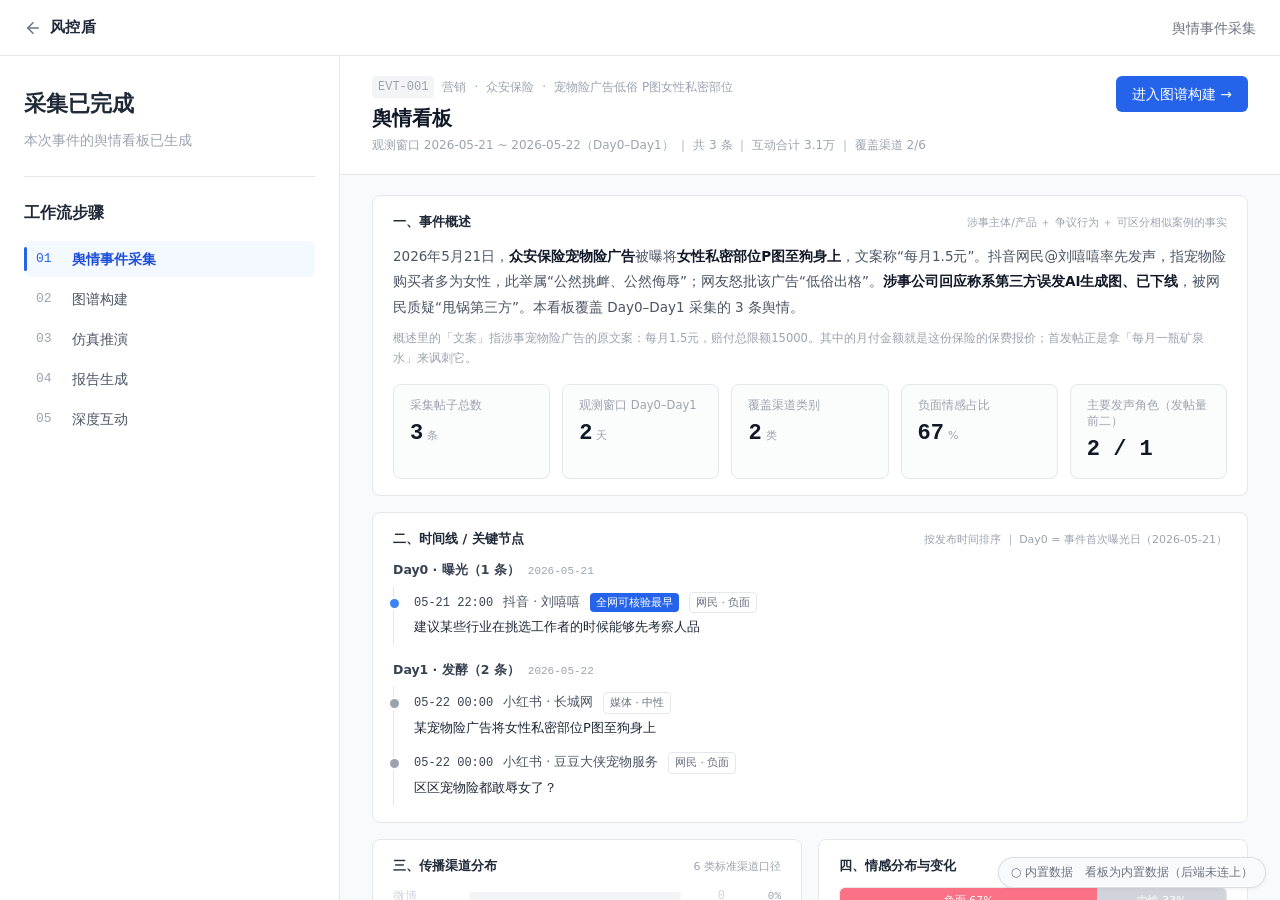
==== 端到端/后端/静态/demo/board/index.html @ 16b461ba "Add files via upload Add 端到端：五段编排、仿真引擎、报告层、采集层与 demo" ====
<!DOCTYPE html>
<html lang="zh-CN">
<head>
<meta charset="utf-8">
<meta name="viewport" content="width=device-width, initial-scale=1">
<title>风控盾 · 舆情看板</title>
<!-- 与其它页同一套规则：**相对**路径、js/css 放在同一层，
     这样 http:// 与 file:// 两种挂载都打得开。见 step2/index.html 的注释。 -->

<link rel="icon" href="data:image/svg+xml,<svg xmlns='http://www.w3.org/2000/svg' viewBox='0 0 24 24'><path fill='rgb(24,144,255)' d='M12 2 4 5v6.2c0 4.8 3.3 9.1 8 10.8 4.7-1.7 8-6 8-10.8V5z'/></svg>">

<link rel="stylesheet" href="./board.css">
</head>
<body>
<div id="app"></div>
<script src="./board.js" defer></script>
</body>
</html>
---- 端到端/后端/静态/demo/board/board.css ----
*,:after,:before{--tw-border-spacing-x:0;--tw-border-spacing-y:0;--tw-translate-x:0;--tw-translate-y:0;--tw-rotate:0;--tw-skew-x:0;--tw-skew-y:0;--tw-scale-x:1;--tw-scale-y:1;--tw-pan-x: ;--tw-pan-y: ;--tw-pinch-zoom: ;--tw-scroll-snap-strictness:proximity;--tw-gradient-from-position: ;--tw-gradient-via-position: ;--tw-gradient-to-position: ;--tw-ordinal: ;--tw-slashed-zero: ;--tw-numeric-figure: ;--tw-numeric-spacing: ;--tw-numeric-fraction: ;--tw-ring-inset: ;--tw-ring-offset-width:0px;--tw-ring-offset-color:#fff;--tw-ring-color:rgba(59,130,246,.5);--tw-ring-offset-shadow:0 0 #0000;--tw-ring-shadow:0 0 #0000;--tw-shadow:0 0 #0000;--tw-shadow-colored:0 0 #0000;--tw-blur: ;--tw-brightness: ;--tw-contrast: ;--tw-grayscale: ;--tw-hue-rotate: ;--tw-invert: ;--tw-saturate: ;--tw-sepia: ;--tw-drop-shadow: ;--tw-backdrop-blur: ;--tw-backdrop-brightness: ;--tw-backdrop-contrast: ;--tw-backdrop-grayscale: ;--tw-backdrop-hue-rotate: ;--tw-backdrop-invert: ;--tw-backdrop-opacity: ;--tw-backdrop-saturate: ;--tw-backdrop-sepia: ;--tw-contain-size: ;--tw-contain-layout: ;--tw-contain-paint: ;--tw-contain-style: }::backdrop{--tw-border-spacing-x:0;--tw-border-spacing-y:0;--tw-translate-x:0;--tw-translate-y:0;--tw-rotate:0;--tw-skew-x:0;--tw-skew-y:0;--tw-scale-x:1;--tw-scale-y:1;--tw-pan-x: ;--tw-pan-y: ;--tw-pinch-zoom: ;--tw-scroll-snap-strictness:proximity;--tw-gradient-from-position: ;--tw-gradient-via-position: ;--tw-gradient-to-position: ;--tw-ordinal: ;--tw-slashed-zero: ;--tw-numeric-figure: ;--tw-numeric-spacing: ;--tw-numeric-fraction: ;--tw-ring-inset: ;--tw-ring-offset-width:0px;--tw-ring-offset-color:#fff;--tw-ring-color:rgba(59,130,246,.5);--tw-ring-offset-shadow:0 0 #0000;--tw-ring-shadow:0 0 #0000;--tw-shadow:0 0 #0000;--tw-shadow-colored:0 0 #0000;--tw-blur: ;--tw-brightness: ;--tw-contrast: ;--tw-grayscale: ;--tw-hue-rotate: ;--tw-invert: ;--tw-saturate: ;--tw-sepia: ;--tw-drop-shadow: ;--tw-backdrop-blur: ;--tw-backdrop-brightness: ;--tw-backdrop-contrast: ;--tw-backdrop-grayscale: ;--tw-backdrop-hue-rotate: ;--tw-backdrop-invert: ;--tw-backdrop-opacity: ;--tw-backdrop-saturate: ;--tw-backdrop-sepia: ;--tw-contain-size: ;--tw-contain-layout: ;--tw-contain-paint: ;--tw-contain-style: }
/*! tailwindcss v3.4.19 | MIT License | https://tailwindcss.com*/*,:after,:before{box-sizing:border-box;border:0 solid #e5e7eb}:after,:before{--tw-content:""}:host,html{line-height:1.5;-webkit-text-size-adjust:100%;-moz-tab-size:4;-o-tab-size:4;tab-size:4;font-family:ui-sans-serif,system-ui,sans-serif,Apple Color Emoji,Segoe UI Emoji,Segoe UI Symbol,Noto Color Emoji;font-feature-settings:normal;font-variation-settings:normal;-webkit-tap-highlight-color:transparent}body{line-height:inherit}hr{height:0;color:inherit;border-top-width:1px}abbr:where([title]){-webkit-text-decoration:underline dotted;text-decoration:underline dotted}h1,h2,h3,h4,h5,h6{font-size:inherit;font-weight:inherit}a{color:inherit;text-decoration:inherit}b,strong{font-weight:bolder}code,kbd,pre,samp{font-family:ui-monospace,SFMono-Regular,Menlo,Monaco,Consolas,Liberation Mono,Courier New,monospace;font-feature-settings:normal;font-variation-settings:normal;font-size:1em}small{font-size:80%}sub,sup{font-size:75%;line-height:0;position:relative;vertical-align:baseline}sub{bottom:-.25em}sup{top:-.5em}table{text-indent:0;border-color:inherit;border-collapse:collapse}button,input,optgroup,select,textarea{font-family:inherit;font-feature-settings:inherit;font-variation-settings:inherit;font-size:100%;font-weight:inherit;line-height:inherit;letter-spacing:inherit;color:inherit;margin:0;padding:0}button,select{text-transform:none}button,input:where([type=button]),input:where([type=reset]),input:where([type=submit]){-webkit-appearance:button;background-color:transparent;background-image:none}:-moz-focusring{outline:auto}:-moz-ui-invalid{box-shadow:none}progress{vertical-align:baseline}::-webkit-inner-spin-button,::-webkit-outer-spin-button{height:auto}[type=search]{-webkit-appearance:textfield;outline-offset:-2px}::-webkit-search-decoration{-webkit-appearance:none}::-webkit-file-upload-button{-webkit-appearance:button;font:inherit}summary{display:list-item}blockquote,dd,dl,figure,h1,h2,h3,h4,h5,h6,hr,p,pre{margin:0}fieldset{margin:0}fieldset,legend{padding:0}menu,ol,ul{list-style:none;margin:0;padding:0}dialog{padding:0}textarea{resize:vertical}input::-moz-placeholder,textarea::-moz-placeholder{opacity:1;color:#9ca3af}input::placeholder,textarea::placeholder{opacity:1;color:#9ca3af}[role=button],button{cursor:pointer}:disabled{cursor:default}audio,canvas,embed,iframe,img,object,svg,video{display:block;vertical-align:middle}img,video{max-width:100%;height:auto}[hidden]:where(:not([hidden=until-found])){display:none}.pointer-events-none{pointer-events:none}.fixed{position:fixed}.absolute{position:absolute}.relative{position:relative}.sticky{position:sticky}.inset-0{inset:0}.inset-x-0{left:0;right:0}.-left-\[24\.5px\]{left:-24.5px}.bottom-1\.5{bottom:.375rem}.bottom-3{bottom:.75rem}.left-0{left:0}.left-1\/2{left:50%}.top-0{top:0}.top-1\.5{top:.375rem}.top-6{top:1.5rem}.top-\[13px\]{top:13px}.top-\[9px\]{top:9px}.z-20{z-index:20}.z-50{z-index:50}.-mx-1{margin-left:-.25rem;margin-right:-.25rem}.mx-1{margin-left:.25rem;margin-right:.25rem}.mx-3{margin-left:.75rem;margin-right:.75rem}.mx-auto{margin-left:auto;margin-right:auto}.my-6{margin-top:1.5rem;margin-bottom:1.5rem}.-mb-px{margin-bottom:-1px}.-ml-1{margin-left:-.25rem}.mb-1{margin-bottom:.25rem}.mb-1\.5{margin-bottom:.375rem}.mb-2{margin-bottom:.5rem}.mb-3{margin-bottom:.75rem}.ml-auto{margin-left:auto}.mr-3{margin-right:.75rem}.mt-0\.5{margin-top:.125rem}.mt-1{margin-top:.25rem}.mt-1\.5{margin-top:.375rem}.mt-10{margin-top:2.5rem}.mt-2{margin-top:.5rem}.mt-2\.5{margin-top:.625rem}.mt-3{margin-top:.75rem}.mt-4{margin-top:1rem}.mt-5{margin-top:1.25rem}.mt-6{margin-top:1.5rem}.mt-7{margin-top:1.75rem}.mt-8{margin-top:2rem}.line-clamp-2{overflow:hidden;display:-webkit-box;-webkit-box-orient:vertical;-webkit-line-clamp:2}.block{display:block}.inline-block{display:inline-block}.flex{display:flex}.inline-flex{display:inline-flex}.table{display:table}.grid{display:grid}.hidden{display:none}.h-1{height:.25rem}.h-1\.5{height:.375rem}.h-10{height:2.5rem}.h-11{height:2.75rem}.h-12{height:3rem}.h-14{height:3.5rem}.h-2{height:.5rem}.h-2\.5{height:.625rem}.h-3{height:.75rem}.h-3\.5{height:.875rem}.h-4{height:1rem}.h-5{height:1.25rem}.h-6{height:1.5rem}.h-7{height:1.75rem}.h-8{height:2rem}.h-9{height:2.25rem}.h-\[168px\]{height:168px}.h-\[184px\]{height:184px}.h-\[2px\]{height:2px}.h-\[9px\]{height:9px}.h-auto{height:auto}.h-full{height:100%}.h-px{height:1px}.h-screen{height:100vh}.min-h-0{min-height:0}.min-h-full{min-height:100%}.w-1{width:.25rem}.w-1\.5{width:.375rem}.w-10{width:2.5rem}.w-11{width:2.75rem}.w-16{width:4rem}.w-2{width:.5rem}.w-2\.5{width:.625rem}.w-3{width:.75rem}.w-3\.5{width:.875rem}.w-4{width:1rem}.w-5{width:1.25rem}.w-6{width:1.5rem}.w-7{width:1.75rem}.w-8{width:2rem}.w-9{width:2.25rem}.w-\[132px\]{width:132px}.w-\[176px\]{width:176px}.w-\[27\%\]{width:27%}.w-\[3px\]{width:3px}.w-\[40\%\]{width:40%}.w-\[45\%\]{width:45%}.w-\[52px\]{width:52px}.w-\[56px\]{width:56px}.w-\[64px\]{width:64px}.w-\[68px\]{width:68px}.w-\[76px\]{width:76px}.w-\[96px\]{width:96px}.w-\[9px\]{width:9px}.w-full{width:100%}.min-w-0{min-width:0}.min-w-\[16px\]{min-width:16px}.min-w-\[248px\]{min-width:248px}.min-w-\[960px\]{min-width:960px}.max-w-3xl{max-width:48rem}.max-w-\[1180px\]{max-width:1180px}.max-w-\[260px\]{max-width:260px}.max-w-\[340px\]{max-width:340px}.max-w-\[680px\]{max-width:680px}.max-w-\[88\%\]{max-width:88%}.max-w-lg{max-width:32rem}.flex-1{flex:1 1 0%}.shrink-0{flex-shrink:0}.border-collapse{border-collapse:collapse}.-translate-x-1\/2{--tw-translate-x:-50%}.-translate-x-1\/2,.transform{transform:translate(var(--tw-translate-x),var(--tw-translate-y)) rotate(var(--tw-rotate)) skewX(var(--tw-skew-x)) skewY(var(--tw-skew-y)) scaleX(var(--tw-scale-x)) scaleY(var(--tw-scale-y))}@keyframes pulse{50%{opacity:.5}}.animate-pulse{animation:pulse 2s cubic-bezier(.4,0,.6,1) infinite}@keyframes spin{to{transform:rotate(1turn)}}.animate-spin{animation:spin 1s linear infinite}.cursor-grab{cursor:grab}.cursor-grabbing{cursor:grabbing}.cursor-help{cursor:help}.cursor-not-allowed{cursor:not-allowed}.cursor-pointer{cursor:pointer}.cursor-wait{cursor:wait}.touch-none{touch-action:none}.select-none{-webkit-user-select:none;-moz-user-select:none;user-select:none}.resize-y{resize:vertical}.resize{resize:both}.appearance-none{-webkit-appearance:none;-moz-appearance:none;appearance:none}.grid-cols-1{grid-template-columns:repeat(1,minmax(0,1fr))}.grid-cols-2{grid-template-columns:repeat(2,minmax(0,1fr))}.flex-col{flex-direction:column}.flex-wrap{flex-wrap:wrap}.items-start{align-items:flex-start}.items-end{align-items:flex-end}.items-center{align-items:center}.items-baseline{align-items:baseline}.justify-start{justify-content:flex-start}.justify-end{justify-content:flex-end}.justify-center{justify-content:center}.justify-between{justify-content:space-between}.gap-1{gap:.25rem}.gap-1\.5{gap:.375rem}.gap-2{gap:.5rem}.gap-2\.5{gap:.625rem}.gap-3{gap:.75rem}.gap-3\.5{gap:.875rem}.gap-4{gap:1rem}.gap-5{gap:1.25rem}.gap-6{gap:1.5rem}.gap-8{gap:2rem}.gap-x-2\.5{-moz-column-gap:.625rem;column-gap:.625rem}.gap-x-3{-moz-column-gap:.75rem;column-gap:.75rem}.gap-x-4{-moz-column-gap:1rem;column-gap:1rem}.gap-x-5{-moz-column-gap:1.25rem;column-gap:1.25rem}.gap-x-6{-moz-column-gap:1.5rem;column-gap:1.5rem}.gap-y-1{row-gap:.25rem}.gap-y-1\.5{row-gap:.375rem}.gap-y-2{row-gap:.5rem}.gap-y-3{row-gap:.75rem}.gap-y-5{row-gap:1.25rem}.space-y-0\.5>:not([hidden])~:not([hidden]){--tw-space-y-reverse:0;margin-top:calc(.125rem*(1 - var(--tw-space-y-reverse)));margin-bottom:calc(.125rem*var(--tw-space-y-reverse))}.space-y-1>:not([hidden])~:not([hidden]){--tw-space-y-reverse:0;margin-top:calc(.25rem*(1 - var(--tw-space-y-reverse)));margin-bottom:calc(.25rem*var(--tw-space-y-reverse))}.space-y-1\.5>:not([hidden])~:not([hidden]){--tw-space-y-reverse:0;margin-top:calc(.375rem*(1 - var(--tw-space-y-reverse)));margin-bottom:calc(.375rem*var(--tw-space-y-reverse))}.space-y-2>:not([hidden])~:not([hidden]){--tw-space-y-reverse:0;margin-top:calc(.5rem*(1 - var(--tw-space-y-reverse)));margin-bottom:calc(.5rem*var(--tw-space-y-reverse))}.space-y-2\.5>:not([hidden])~:not([hidden]){--tw-space-y-reverse:0;margin-top:calc(.625rem*(1 - var(--tw-space-y-reverse)));margin-bottom:calc(.625rem*var(--tw-space-y-reverse))}.space-y-3>:not([hidden])~:not([hidden]){--tw-space-y-reverse:0;margin-top:calc(.75rem*(1 - var(--tw-space-y-reverse)));margin-bottom:calc(.75rem*var(--tw-space-y-reverse))}.space-y-3\.5>:not([hidden])~:not([hidden]){--tw-space-y-reverse:0;margin-top:calc(.875rem*(1 - var(--tw-space-y-reverse)));margin-bottom:calc(.875rem*var(--tw-space-y-reverse))}.space-y-4>:not([hidden])~:not([hidden]){--tw-space-y-reverse:0;margin-top:calc(1rem*(1 - var(--tw-space-y-reverse)));margin-bottom:calc(1rem*var(--tw-space-y-reverse))}.divide-x>:not([hidden])~:not([hidden]){--tw-divide-x-reverse:0;border-right-width:calc(1px*var(--tw-divide-x-reverse));border-left-width:calc(1px*(1 - var(--tw-divide-x-reverse)))}.divide-gray-100>:not([hidden])~:not([hidden]){--tw-divide-opacity:1;border-color:rgb(243 244 246/var(--tw-divide-opacity,1))}.overflow-hidden{overflow:hidden}.overflow-x-auto{overflow-x:auto}.overflow-y-auto{overflow-y:auto}.truncate{overflow:hidden;text-overflow:ellipsis}.truncate,.whitespace-nowrap{white-space:nowrap}.whitespace-pre-wrap{white-space:pre-wrap}.break-words{overflow-wrap:break-word}.rounded{border-radius:.25rem}.rounded-2xl{border-radius:1rem}.rounded-full{border-radius:9999px}.rounded-lg{border-radius:.5rem}.rounded-md{border-radius:.375rem}.rounded-sm{border-radius:.125rem}.rounded-xl{border-radius:.75rem}.rounded-bl-md{border-bottom-left-radius:.375rem}.rounded-br-md{border-bottom-right-radius:.375rem}.border{border-width:1px}.border-0{border-width:0}.border-2{border-width:2px}.border-b{border-bottom-width:1px}.border-b-2{border-bottom-width:2px}.border-l{border-left-width:1px}.border-r{border-right-width:1px}.border-t{border-top-width:1px}.border-dashed{border-style:dashed}.border-amber-200{--tw-border-opacity:1;border-color:rgb(253 230 138/var(--tw-border-opacity,1))}.border-amber-300{--tw-border-opacity:1;border-color:rgb(252 211 77/var(--tw-border-opacity,1))}.border-blue-600{--tw-border-opacity:1;border-color:rgb(37 99 235/var(--tw-border-opacity,1))}.border-brand{--tw-border-opacity:1;border-color:rgb(24 144 255/var(--tw-border-opacity,1))}.border-brand\/20{border-color:rgba(24,144,255,.2)}.border-gray-100{--tw-border-opacity:1;border-color:rgb(243 244 246/var(--tw-border-opacity,1))}.border-gray-200{--tw-border-opacity:1;border-color:rgb(229 231 235/var(--tw-border-opacity,1))}.border-gray-300{--tw-border-opacity:1;border-color:rgb(209 213 219/var(--tw-border-opacity,1))}.border-gray-400{--tw-border-opacity:1;border-color:rgb(156 163 175/var(--tw-border-opacity,1))}.border-gray-50{--tw-border-opacity:1;border-color:rgb(249 250 251/var(--tw-border-opacity,1))}.border-orange-200{--tw-border-opacity:1;border-color:rgb(254 215 170/var(--tw-border-opacity,1))}.border-red-200{--tw-border-opacity:1;border-color:rgb(254 202 202/var(--tw-border-opacity,1))}.border-transparent{border-color:transparent}.border-t-brand{--tw-border-opacity:1;border-top-color:rgb(24 144 255/var(--tw-border-opacity,1))}.bg-amber-50{--tw-bg-opacity:1;background-color:rgb(255 251 235/var(--tw-bg-opacity,1))}.bg-amber-500{--tw-bg-opacity:1;background-color:rgb(245 158 11/var(--tw-bg-opacity,1))}.bg-blue-300{--tw-bg-opacity:1;background-color:rgb(147 197 253/var(--tw-bg-opacity,1))}.bg-blue-400{--tw-bg-opacity:1;background-color:rgb(96 165 250/var(--tw-bg-opacity,1))}.bg-blue-50{--tw-bg-opacity:1;background-color:rgb(239 246 255/var(--tw-bg-opacity,1))}.bg-blue-50\/70{background-color:rgba(239,246,255,.7)}.bg-blue-500{--tw-bg-opacity:1;background-color:rgb(59 130 246/var(--tw-bg-opacity,1))}.bg-blue-600{--tw-bg-opacity:1;background-color:rgb(37 99 235/var(--tw-bg-opacity,1))}.bg-brand{--tw-bg-opacity:1;background-color:rgb(24 144 255/var(--tw-bg-opacity,1))}.bg-brand-soft{--tw-bg-opacity:1;background-color:rgb(230 244 255/var(--tw-bg-opacity,1))}.bg-emerald-400{--tw-bg-opacity:1;background-color:rgb(52 211 153/var(--tw-bg-opacity,1))}.bg-emerald-50{--tw-bg-opacity:1;background-color:rgb(236 253 245/var(--tw-bg-opacity,1))}.bg-emerald-500{--tw-bg-opacity:1;background-color:rgb(16 185 129/var(--tw-bg-opacity,1))}.bg-gray-100{--tw-bg-opacity:1;background-color:rgb(243 244 246/var(--tw-bg-opacity,1))}.bg-gray-200{--tw-bg-opacity:1;background-color:rgb(229 231 235/var(--tw-bg-opacity,1))}.bg-gray-300{--tw-bg-opacity:1;background-color:rgb(209 213 219/var(--tw-bg-opacity,1))}.bg-gray-400{--tw-bg-opacity:1;background-color:rgb(156 163 175/var(--tw-bg-opacity,1))}.bg-gray-50{--tw-bg-opacity:1;background-color:rgb(249 250 251/var(--tw-bg-opacity,1))}.bg-gray-50\/60{background-color:rgba(249,250,251,.6)}.bg-gray-900{--tw-bg-opacity:1;background-color:rgb(17 24 39/var(--tw-bg-opacity,1))}.bg-gray-900\/40{background-color:rgba(17,24,39,.4)}.bg-orange-100{--tw-bg-opacity:1;background-color:rgb(255 237 213/var(--tw-bg-opacity,1))}.bg-orange-50{--tw-bg-opacity:1;background-color:rgb(255 247 237/var(--tw-bg-opacity,1))}.bg-orange-500{--tw-bg-opacity:1;background-color:rgb(249 115 22/var(--tw-bg-opacity,1))}.bg-red-100{--tw-bg-opacity:1;background-color:rgb(254 226 226/var(--tw-bg-opacity,1))}.bg-red-50{--tw-bg-opacity:1;background-color:rgb(254 242 242/var(--tw-bg-opacity,1))}.bg-red-500{--tw-bg-opacity:1;background-color:rgb(239 68 68/var(--tw-bg-opacity,1))}.bg-red-600{--tw-bg-opacity:1;background-color:rgb(220 38 38/var(--tw-bg-opacity,1))}.bg-rose-400{--tw-bg-opacity:1;background-color:rgb(251 113 133/var(--tw-bg-opacity,1))}.bg-rose-50{--tw-bg-opacity:1;background-color:rgb(255 241 242/var(--tw-bg-opacity,1))}.bg-transparent{background-color:transparent}.bg-white{--tw-bg-opacity:1;background-color:rgb(255 255 255/var(--tw-bg-opacity,1))}.p-1{padding:.25rem}.p-3{padding:.75rem}.p-4{padding:1rem}.p-6{padding:1.5rem}.px-1{padding-left:.25rem;padding-right:.25rem}.px-1\.5{padding-left:.375rem;padding-right:.375rem}.px-2{padding-left:.5rem;padding-right:.5rem}.px-2\.5{padding-left:.625rem;padding-right:.625rem}.px-3{padding-left:.75rem;padding-right:.75rem}.px-3\.5{padding-left:.875rem;padding-right:.875rem}.px-4{padding-left:1rem;padding-right:1rem}.px-5{padding-left:1.25rem;padding-right:1.25rem}.px-6{padding-left:1.5rem;padding-right:1.5rem}.px-8{padding-left:2rem;padding-right:2rem}.py-0\.5{padding-top:.125rem;padding-bottom:.125rem}.py-1{padding-top:.25rem;padding-bottom:.25rem}.py-1\.5{padding-top:.375rem;padding-bottom:.375rem}.py-10{padding-top:2.5rem;padding-bottom:2.5rem}.py-12{padding-top:3rem;padding-bottom:3rem}.py-2{padding-top:.5rem;padding-bottom:.5rem}.py-2\.5{padding-top:.625rem;padding-bottom:.625rem}.py-3{padding-top:.75rem;padding-bottom:.75rem}.py-3\.5{padding-top:.875rem;padding-bottom:.875rem}.py-4{padding-top:1rem;padding-bottom:1rem}.py-5{padding-top:1.25rem;padding-bottom:1.25rem}.py-7{padding-top:1.75rem;padding-bottom:1.75rem}.py-8{padding-top:2rem;padding-bottom:2rem}.pb-1{padding-bottom:.25rem}.pb-12{padding-bottom:3rem}.pb-2{padding-bottom:.5rem}.pb-3{padding-bottom:.75rem}.pl-1{padding-left:.25rem}.pl-3{padding-left:.75rem}.pl-5{padding-left:1.25rem}.pr-2{padding-right:.5rem}.pr-2\.5{padding-right:.625rem}.pr-3{padding-right:.75rem}.pr-8{padding-right:2rem}.pt-1{padding-top:.25rem}.pt-2\.5{padding-top:.625rem}.pt-3{padding-top:.75rem}.pt-3\.5{padding-top:.875rem}.pt-4{padding-top:1rem}.pt-5{padding-top:1.25rem}.pt-6{padding-top:1.5rem}.text-left{text-align:left}.text-center{text-align:center}.text-right{text-align:right}.align-top{vertical-align:top}.font-mono{font-family:ui-monospace,SFMono-Regular,Menlo,Monaco,Consolas,Liberation Mono,Courier New,monospace}.text-2xl{font-size:1.5rem;line-height:2rem}.text-6xl{font-size:3.75rem;line-height:1}.text-\[10\.5px\]{font-size:10.5px}.text-\[11\.5px\]{font-size:11.5px}.text-\[11px\]{font-size:11px}.text-\[12\.5px\]{font-size:12.5px}.text-\[12px\]{font-size:12px}.text-\[13\.5px\]{font-size:13.5px}.text-\[13px\]{font-size:13px}.text-\[14px\]{font-size:14px}.text-\[15px\]{font-size:15px}.text-\[20px\]{font-size:20px}.text-\[22px\]{font-size:22px}.text-\[24px\]{font-size:24px}.text-base{font-size:1rem;line-height:1.5rem}.text-sm{font-size:.875rem;line-height:1.25rem}.text-xs{font-size:.75rem;line-height:1rem}.font-medium{font-weight:500}.font-semibold{font-weight:600}.tabular-nums{--tw-numeric-spacing:tabular-nums;font-variant-numeric:var(--tw-ordinal) var(--tw-slashed-zero) var(--tw-numeric-figure) var(--tw-numeric-spacing) var(--tw-numeric-fraction)}.leading-4{line-height:1rem}.leading-5{line-height:1.25rem}.leading-6{line-height:1.5rem}.leading-7{line-height:1.75rem}.leading-8{line-height:2rem}.leading-\[1\.75\]{line-height:1.75}.leading-\[1\.7\]{line-height:1.7}.leading-\[1\.9\]{line-height:1.9}.leading-none{line-height:1}.leading-relaxed{line-height:1.625}.tracking-\[0\.3em\]{letter-spacing:.3em}.tracking-tight{letter-spacing:-.025em}.tracking-wide{letter-spacing:.025em}.text-amber-600{--tw-text-opacity:1;color:rgb(217 119 6/var(--tw-text-opacity,1))}.text-amber-800{--tw-text-opacity:1;color:rgb(146 64 14/var(--tw-text-opacity,1))}.text-blue-500{--tw-text-opacity:1;color:rgb(59 130 246/var(--tw-text-opacity,1))}.text-blue-600{--tw-text-opacity:1;color:rgb(37 99 235/var(--tw-text-opacity,1))}.text-blue-700{--tw-text-opacity:1;color:rgb(29 78 216/var(--tw-text-opacity,1))}.text-brand{--tw-text-opacity:1;color:rgb(24 144 255/var(--tw-text-opacity,1))}.text-brand-active{--tw-text-opacity:1;color:rgb(9 109 217/var(--tw-text-opacity,1))}.text-emerald-600{--tw-text-opacity:1;color:rgb(5 150 105/var(--tw-text-opacity,1))}.text-emerald-700{--tw-text-opacity:1;color:rgb(4 120 87/var(--tw-text-opacity,1))}.text-gray-300{--tw-text-opacity:1;color:rgb(209 213 219/var(--tw-text-opacity,1))}.text-gray-400{--tw-text-opacity:1;color:rgb(156 163 175/var(--tw-text-opacity,1))}.text-gray-500{--tw-text-opacity:1;color:rgb(107 114 128/var(--tw-text-opacity,1))}.text-gray-600{--tw-text-opacity:1;color:rgb(75 85 99/var(--tw-text-opacity,1))}.text-gray-700{--tw-text-opacity:1;color:rgb(55 65 81/var(--tw-text-opacity,1))}.text-gray-800{--tw-text-opacity:1;color:rgb(31 41 55/var(--tw-text-opacity,1))}.text-gray-900{--tw-text-opacity:1;color:rgb(17 24 39/var(--tw-text-opacity,1))}.text-orange-700{--tw-text-opacity:1;color:rgb(194 65 12/var(--tw-text-opacity,1))}.text-red-500{--tw-text-opacity:1;color:rgb(239 68 68/var(--tw-text-opacity,1))}.text-red-600{--tw-text-opacity:1;color:rgb(220 38 38/var(--tw-text-opacity,1))}.text-red-700{--tw-text-opacity:1;color:rgb(185 28 28/var(--tw-text-opacity,1))}.text-rose-600{--tw-text-opacity:1;color:rgb(225 29 72/var(--tw-text-opacity,1))}.text-white{--tw-text-opacity:1;color:rgb(255 255 255/var(--tw-text-opacity,1))}.opacity-70{opacity:.7}.shadow-lg{--tw-shadow:0 10px 15px -3px rgba(0,0,0,.1),0 4px 6px -4px rgba(0,0,0,.1);--tw-shadow-colored:0 10px 15px -3px var(--tw-shadow-color),0 4px 6px -4px var(--tw-shadow-color)}.shadow-lg,.shadow-sm{box-shadow:var(--tw-ring-offset-shadow,0 0 #0000),var(--tw-ring-shadow,0 0 #0000),var(--tw-shadow)}.shadow-sm{--tw-shadow:0 1px 2px 0 rgba(0,0,0,.05);--tw-shadow-colored:0 1px 2px 0 var(--tw-shadow-color)}.shadow-xl{--tw-shadow:0 20px 25px -5px rgba(0,0,0,.1),0 8px 10px -6px rgba(0,0,0,.1);--tw-shadow-colored:0 20px 25px -5px var(--tw-shadow-color),0 8px 10px -6px var(--tw-shadow-color);box-shadow:var(--tw-ring-offset-shadow,0 0 #0000),var(--tw-ring-shadow,0 0 #0000),var(--tw-shadow)}.outline-none{outline:2px solid transparent;outline-offset:2px}.ring-2{--tw-ring-offset-shadow:var(--tw-ring-inset) 0 0 0 var(--tw-ring-offset-width) var(--tw-ring-offset-color);--tw-ring-shadow:var(--tw-ring-inset) 0 0 0 calc(2px + var(--tw-ring-offset-width)) var(--tw-ring-color)}.ring-2,.ring-4{box-shadow:var(--tw-ring-offset-shadow),var(--tw-ring-shadow),var(--tw-shadow,0 0 #0000)}.ring-4{--tw-ring-offset-shadow:var(--tw-ring-inset) 0 0 0 var(--tw-ring-offset-width) var(--tw-ring-offset-color);--tw-ring-shadow:var(--tw-ring-inset) 0 0 0 calc(4px + var(--tw-ring-offset-width)) var(--tw-ring-color)}.ring-gray-100{--tw-ring-opacity:1;--tw-ring-color:rgb(243 244 246/var(--tw-ring-opacity,1))}.ring-white{--tw-ring-opacity:1;--tw-ring-color:rgb(255 255 255/var(--tw-ring-opacity,1))}.filter{filter:var(--tw-blur) var(--tw-brightness) var(--tw-contrast) var(--tw-grayscale) var(--tw-hue-rotate) var(--tw-invert) var(--tw-saturate) var(--tw-sepia) var(--tw-drop-shadow)}.transition{transition-property:color,background-color,border-color,text-decoration-color,fill,stroke,opacity,box-shadow,transform,filter,-webkit-backdrop-filter;transition-property:color,background-color,border-color,text-decoration-color,fill,stroke,opacity,box-shadow,transform,filter,backdrop-filter;transition-property:color,background-color,border-color,text-decoration-color,fill,stroke,opacity,box-shadow,transform,filter,backdrop-filter,-webkit-backdrop-filter;transition-timing-function:cubic-bezier(.4,0,.2,1);transition-duration:.15s}.transition-\[width\]{transition-property:width;transition-timing-function:cubic-bezier(.4,0,.2,1);transition-duration:.15s}.transition-colors{transition-property:color,background-color,border-color,text-decoration-color,fill,stroke;transition-timing-function:cubic-bezier(.4,0,.2,1)}.duration-150,.transition-colors{transition-duration:.15s}.duration-300{transition-duration:.3s}.ease-out{transition-timing-function:cubic-bezier(0,0,.2,1)}#app,body,html{height:100%}body{margin:0;font-family:PingFang SC,Microsoft YaHei,Segoe UI,system-ui,sans-serif;-webkit-font-smoothing:antialiased}@keyframes demoFadeIn{0%{opacity:0;transform:translateY(6px)}to{opacity:1;transform:none}}.demo-fade{animation:demoFadeIn .22s ease-out both}@media (prefers-reduced-motion:reduce){.demo-fade{animation:none}}.placeholder\:text-gray-300::-moz-placeholder{--tw-text-opacity:1;color:rgb(209 213 219/var(--tw-text-opacity,1))}.placeholder\:text-gray-300::placeholder{--tw-text-opacity:1;color:rgb(209 213 219/var(--tw-text-opacity,1))}.placeholder\:text-gray-400::-moz-placeholder{--tw-text-opacity:1;color:rgb(156 163 175/var(--tw-text-opacity,1))}.placeholder\:text-gray-400::placeholder{--tw-text-opacity:1;color:rgb(156 163 175/var(--tw-text-opacity,1))}.last\:flex-none:last-child{flex:none}.hover\:border-brand:hover{--tw-border-opacity:1;border-color:rgb(24 144 255/var(--tw-border-opacity,1))}.hover\:border-gray-300:hover{--tw-border-opacity:1;border-color:rgb(209 213 219/var(--tw-border-opacity,1))}.hover\:border-red-400:hover{--tw-border-opacity:1;border-color:rgb(248 113 113/var(--tw-border-opacity,1))}.hover\:bg-blue-700:hover{--tw-bg-opacity:1;background-color:rgb(29 78 216/var(--tw-bg-opacity,1))}.hover\:bg-brand-hover:hover{--tw-bg-opacity:1;background-color:rgb(64 169 255/var(--tw-bg-opacity,1))}.hover\:bg-gray-100:hover{--tw-bg-opacity:1;background-color:rgb(243 244 246/var(--tw-bg-opacity,1))}.hover\:bg-gray-50:hover{--tw-bg-opacity:1;background-color:rgb(249 250 251/var(--tw-bg-opacity,1))}.hover\:bg-gray-50\/60:hover{background-color:rgba(249,250,251,.6)}.hover\:bg-gray-800:hover{--tw-bg-opacity:1;background-color:rgb(31 41 55/var(--tw-bg-opacity,1))}.hover\:bg-white\/60:hover{background-color:hsla(0,0%,100%,.6)}.hover\:text-blue-700:hover{--tw-text-opacity:1;color:rgb(29 78 216/var(--tw-text-opacity,1))}.hover\:text-brand:hover{--tw-text-opacity:1;color:rgb(24 144 255/var(--tw-text-opacity,1))}.hover\:text-gray-600:hover{--tw-text-opacity:1;color:rgb(75 85 99/var(--tw-text-opacity,1))}.hover\:text-gray-900:hover{--tw-text-opacity:1;color:rgb(17 24 39/var(--tw-text-opacity,1))}.hover\:text-red-600:hover{--tw-text-opacity:1;color:rgb(220 38 38/var(--tw-text-opacity,1))}.hover\:underline:hover{text-decoration-line:underline}.hover\:opacity-100:hover{opacity:1}.focus\:border-blue-400:focus{--tw-border-opacity:1;border-color:rgb(96 165 250/var(--tw-border-opacity,1))}.focus\:border-brand:focus{--tw-border-opacity:1;border-color:rgb(24 144 255/var(--tw-border-opacity,1))}.focus\:border-gray-400:focus{--tw-border-opacity:1;border-color:rgb(156 163 175/var(--tw-border-opacity,1))}.focus\:outline-none:focus{outline:2px solid transparent;outline-offset:2px}.focus\:ring-2:focus{--tw-ring-offset-shadow:var(--tw-ring-inset) 0 0 0 var(--tw-ring-offset-width) var(--tw-ring-offset-color);--tw-ring-shadow:var(--tw-ring-inset) 0 0 0 calc(2px + var(--tw-ring-offset-width)) var(--tw-ring-color);box-shadow:var(--tw-ring-offset-shadow),var(--tw-ring-shadow),var(--tw-shadow,0 0 #0000)}.focus\:ring-blue-50:focus{--tw-ring-opacity:1;--tw-ring-color:rgb(239 246 255/var(--tw-ring-opacity,1))}.focus\:ring-brand-soft:focus{--tw-ring-opacity:1;--tw-ring-color:rgb(230 244 255/var(--tw-ring-opacity,1))}.focus-visible\:ring-2:focus-visible{--tw-ring-offset-shadow:var(--tw-ring-inset) 0 0 0 var(--tw-ring-offset-width) var(--tw-ring-offset-color);--tw-ring-shadow:var(--tw-ring-inset) 0 0 0 calc(2px + var(--tw-ring-offset-width)) var(--tw-ring-color);box-shadow:var(--tw-ring-offset-shadow),var(--tw-ring-shadow),var(--tw-shadow,0 0 #0000)}.focus-visible\:ring-brand\/40:focus-visible{--tw-ring-color:rgba(24,144,255,.4)}.active\:bg-brand-active:active{--tw-bg-opacity:1;background-color:rgb(9 109 217/var(--tw-bg-opacity,1))}.group:hover .group-hover\:text-gray-900{--tw-text-opacity:1;color:rgb(17 24 39/var(--tw-text-opacity,1))}@media (min-width:640px){.sm\:col-span-2{grid-column:span 2/span 2}.sm\:grid-cols-2{grid-template-columns:repeat(2,minmax(0,1fr))}.sm\:grid-cols-3{grid-template-columns:repeat(3,minmax(0,1fr))}.sm\:grid-cols-4{grid-template-columns:repeat(4,minmax(0,1fr))}.sm\:grid-cols-6{grid-template-columns:repeat(6,minmax(0,1fr))}.sm\:grid-cols-\[1fr_1\.2fr_1fr_auto\]{grid-template-columns:1fr 1.2fr 1fr auto}.sm\:px-12{padding-left:3rem;padding-right:3rem}.sm\:px-6{padding-left:1.5rem;padding-right:1.5rem}}@media (min-width:1024px){.lg\:grid-cols-2{grid-template-columns:repeat(2,minmax(0,1fr))}.lg\:grid-cols-5{grid-template-columns:repeat(5,minmax(0,1fr))}}
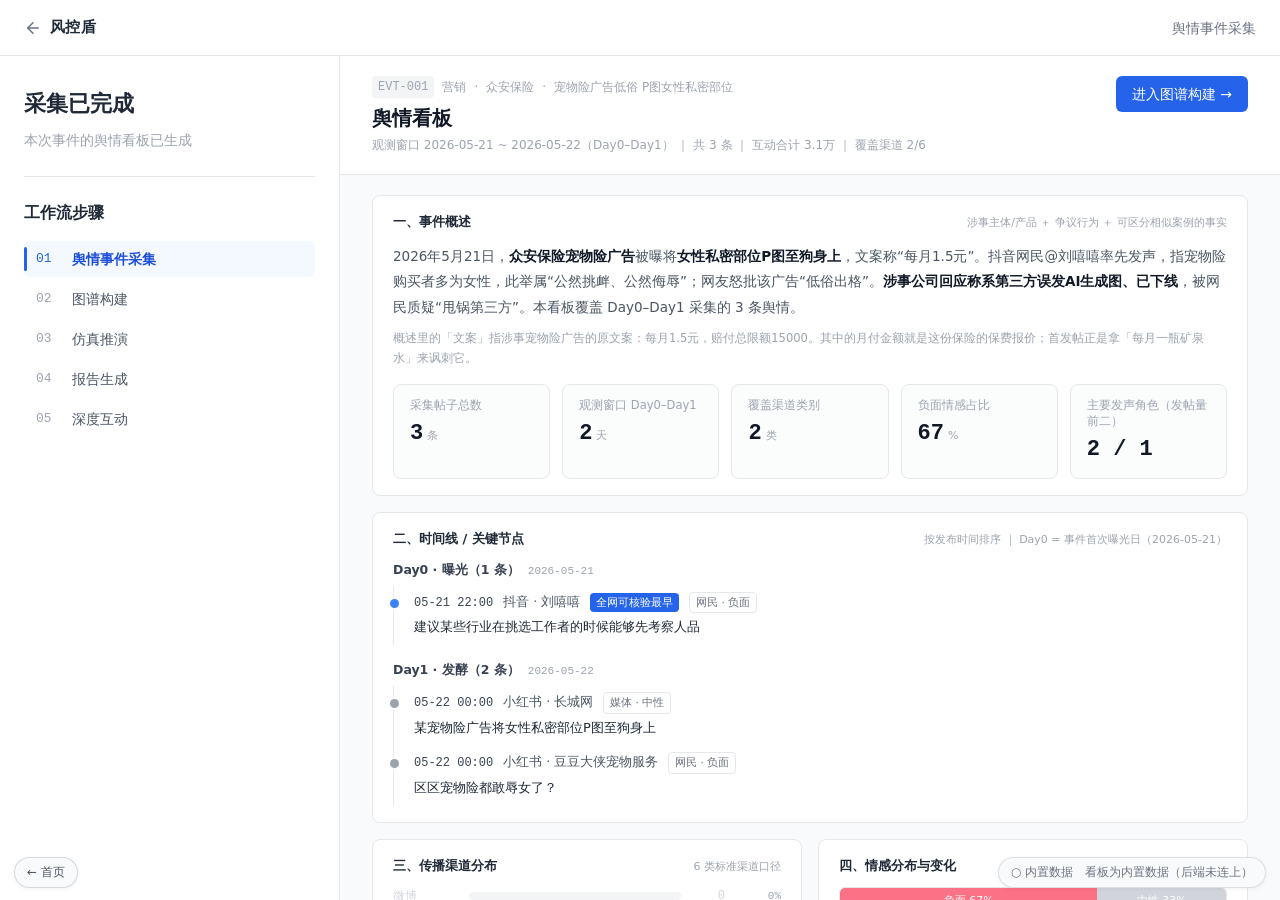
==== commit 3e80aeb9: "Add files via upload Add 端到端：五段编排、仿真引擎、报告层、采集层与 demo" ====
--- a/端到端/后端/静态/demo/board/index.html
+++ b/端到端/后端/静态/demo/board/index.html
@@ -14,5 +14,17 @@
 <body>
 <div id="app"></div>
 <script src="./board.js" defer></script>
+<!-- ★ 返回首页：Pages 上回到六卡落地页；本地起后端时回到 demo 总览。
+     路径在运行期算：Pages 的地址形如 /<仓库名>/端到端/后端/静态/demo/xxx/，
+     本地是 /demo/xxx/ —— 两种都认。location.pathname 是百分号编码的，先 decode。 -->
+<a id="__home" href="/demo/" style="position:fixed;left:14px;bottom:12px;z-index:9000;font:12px/1.6 ui-sans-serif,system-ui,'Microsoft YaHei',sans-serif;color:#4b5563;background:#f9fafb;border:1px solid #4b556333;border-radius:999px;padding:5px 12px;text-decoration:none;box-shadow:0 1px 4px rgba(0,0,0,.06)">← 首页</a>
+<script>
+(function () {
+  var a = document.getElementById('__home');
+  var p = decodeURIComponent(location.pathname);
+  var m = p.match(/^(.*?)\/端到端\/后端\/静态\/demo\//);
+  a.href = m ? m[1] + '/' : '/demo/';
+})();
+</script>
 </body>
 </html>
